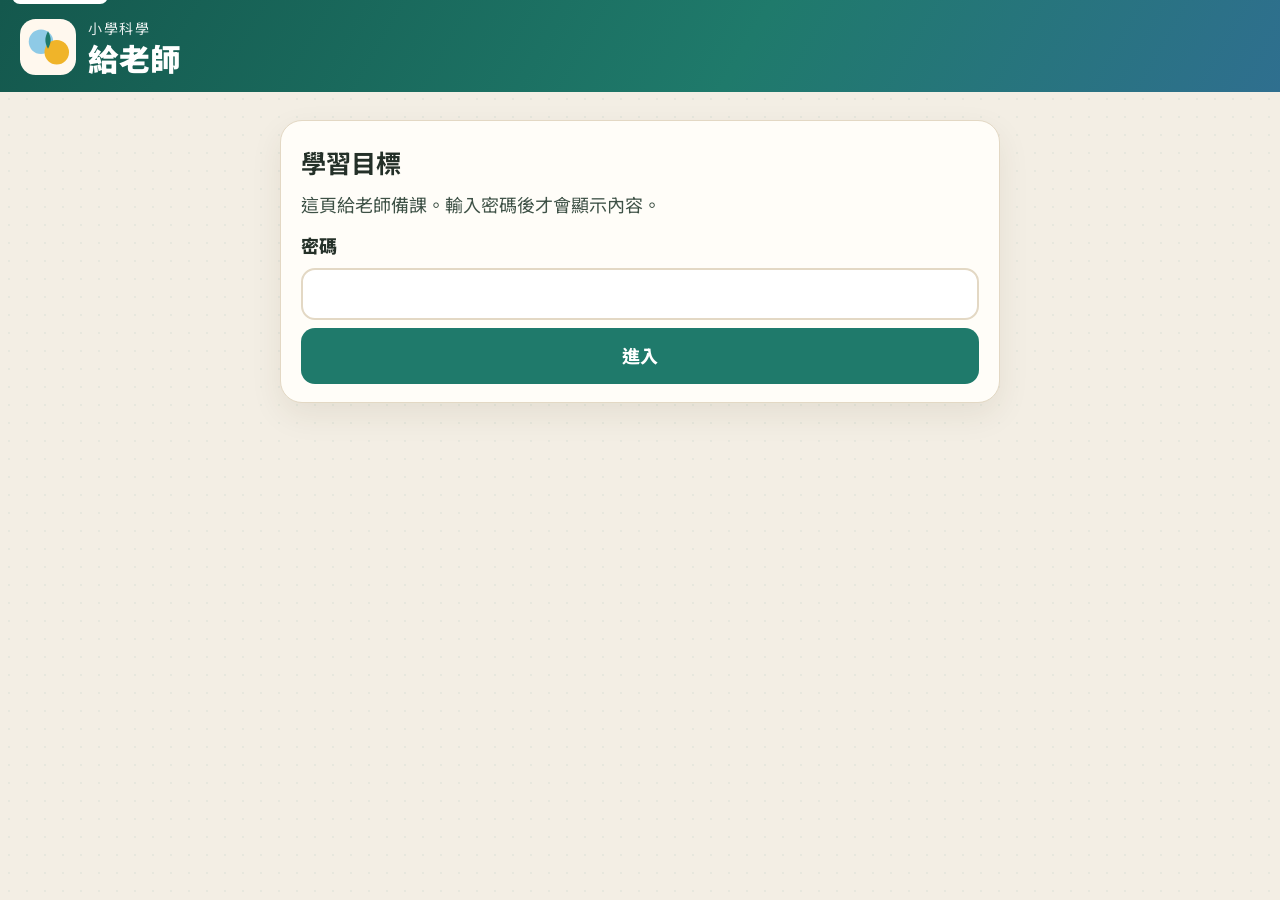
==== teacher.html @ 02e8712f "Hide credits in a modal and move teacher notes behind a password. Student pages keep image credits a" ====
<!DOCTYPE html>
<html lang="zh-HK">
<head>
  <meta charset="utf-8">
  <meta name="viewport" content="width=device-width, initial-scale=1">
  <meta name="description" content="生物與環境教師頁。輸入密碼後才顯示學習目標。">
  <meta name="theme-color" content="#1f7a6b">
  <title>給老師｜生物與環境</title>
  <link rel="icon" href="favicon.svg" type="image/svg+xml">
  <link rel="preconnect" href="https://fonts.googleapis.com">
  <link rel="preconnect" href="https://fonts.gstatic.com" crossorigin>
  <link href="https://fonts.googleapis.com/css2?family=Noto+Sans+TC:wght@400;500;700;900&amp;display=swap" rel="stylesheet">
  <link rel="stylesheet" href="css/style.css?v=2">
</head>
<body>
  <a class="skip" href="#gate">跳到密碼</a>
  <header class="site-header">
    <div class="brand">
      <svg class="mark" viewBox="0 0 64 64" aria-hidden="true">
        <rect width="64" height="64" rx="18" fill="#fff8ee"/>
        <circle cx="24" cy="26" r="14" fill="#8ecae6"/>
        <circle cx="42" cy="38" r="14" fill="#f0b429"/>
        <path d="M32 14c4 7 4 13 0 20-4-7-4-13 0-20z" fill="#1f7a6b"/>
      </svg>
      <div>
        <p class="eyebrow">小學科學</p>
        <h1>給老師</h1>
      </div>
    </div>
  </header>
  <main class="gate" id="gate">
    <section class="gate-card">
      <h2>學習目標</h2>
      <p>這頁給老師備課。輸入密碼後才會顯示內容。</p>
      <form id="gate-form" class="gate-form">
        <label for="gate-password">密碼</label>
        <input id="gate-password" name="password" type="password" autocomplete="off" inputmode="numeric" required>
        <button type="submit" class="btn btn-primary">進入</button>
        <p id="gate-error" class="gate-error" role="alert" hidden></p>
      </form>
    </section>
    <div id="teacher-content" hidden></div>
  </main>
  <noscript><p class="noscript">請啟用 JavaScript，才能輸入密碼。</p></noscript>
  <script src="js/teacher.js?v=2"></script>
</body>
</html>
---- css/style.css ----
:root {
  --ink: #243028;
  --ink-soft: #3e5146;
  --paper: #f3eee4;
  --card: #fffdf8;
  --teal: #1f7a6b;
  --teal-dark: #14584d;
  --line: #e3d8c4;
  --sun: #e39b3a;
  --ok: #1f7a4a;
  --warn-bg: #fff4d8;
  --warn-ink: #6a4510;
  --shadow: 0 12px 32px rgba(70, 48, 18, 0.08);
  --radius: 22px;
  --header-h: auto;
  font-family: "Noto Sans TC", "PingFang HK", "PingFang TC", "Microsoft JhengHei", "Heiti TC", sans-serif;
}

* { box-sizing: border-box; }

html { font-size: 18px; }

body {
  margin: 0;
  color: var(--ink);
  background-color: var(--paper);
  background-image: radial-gradient(rgba(31, 122, 107, 0.06) 1.1px, transparent 1.2px);
  background-size: 18px 18px;
  line-height: 1.55;
  min-height: 100vh;
}

img { max-width: 100%; display: block; }

button, input { font: inherit; color: inherit; }

button { cursor: pointer; }

h1, h2, h3, p { margin: 0; }

a { color: var(--teal-dark); }

.skip {
  position: absolute;
  left: 12px;
  top: -40px;
  background: #fff;
  color: var(--ink);
  padding: 8px 12px;
  z-index: 20;
  border-radius: 8px;
}

.skip:focus { top: 8px; }

.visually-hidden {
  position: absolute;
  width: 1px;
  height: 1px;
  padding: 0;
  margin: -1px;
  overflow: hidden;
  clip: rect(0, 0, 0, 0);
  white-space: nowrap;
  border: 0;
}

:focus-visible {
  outline: 3px solid var(--teal-dark);
  outline-offset: 3px;
}

.site-header {
  display: flex;
  flex-wrap: wrap;
  align-items: center;
  justify-content: space-between;
  gap: 16px 24px;
  padding: 18px 20px 16px;
  background: linear-gradient(120deg, #14584d 0%, #1f7a6b 58%, #2f6f8f 100%);
  color: #fff;
}

.brand { display: flex; align-items: center; gap: 12px; }

.mark { width: 56px; height: 56px; flex: none; }

.eyebrow {
  font-size: 0.78rem;
  letter-spacing: 0.12em;
  opacity: 0.9;
}

.site-header h1 {
  font-size: 1.7rem;
  font-weight: 900;
  line-height: 1.2;
}

.header-tools {
  display: flex;
  flex-wrap: wrap;
  align-items: center;
  gap: 10px 14px;
  min-width: min(100%, 280px);
}

.progress-label { font-weight: 700; }

.progress-track {
  flex: 1 1 120px;
  height: 12px;
  background: rgba(255, 255, 255, 0.28);
  border-radius: 999px;
  overflow: hidden;
  min-width: 120px;
}

.progress-track span {
  display: block;
  height: 100%;
  width: 0;
  background: #ffe08a;
  border-radius: inherit;
}

main {
  width: min(1080px, calc(100% - 28px));
  margin: 22px auto 28px;
}

.lede {
  background: var(--card);
  border: 1px solid var(--line);
  border-radius: var(--radius);
  padding: 16px 18px;
  box-shadow: var(--shadow);
  margin-bottom: 16px;
}

.lede h2 { font-size: 1.35rem; margin-bottom: 6px; }

.lede p { color: var(--ink-soft); }

.done-banner {
  margin-top: 12px;
  background: #e7f6ee;
  color: #14584d;
  border-radius: 14px;
  padding: 10px 12px;
  font-weight: 700;
}

.card-grid {
  display: grid;
  grid-template-columns: repeat(2, minmax(0, 1fr));
  gap: 12px;
}

.org-card {
  display: flex;
  flex-direction: column;
  text-align: left;
  padding: 0;
  border: 1px solid var(--line);
  background: var(--card);
  border-radius: 20px;
  overflow: hidden;
  box-shadow: var(--shadow);
  min-height: 100%;
}

.org-card .photo,
.org-card .ph {
  aspect-ratio: 4 / 3;
  width: 100%;
  object-fit: cover;
  background: #efe6d4;
}

.org-card .meta { padding: 10px 12px 12px; }

.org-card .name {
  display: block;
  font-size: 1.15rem;
  font-weight: 900;
}

.kind {
  display: inline-block;
  margin-top: 4px;
  font-size: 0.82rem;
  font-weight: 700;
  color: var(--teal-dark);
  background: #e7f3ef;
  border-radius: 999px;
  padding: 2px 8px;
}

.org-card.is-done { box-shadow: inset 0 0 0 3px #8dccab; }

.done-tag {
  display: inline-block;
  margin-left: 6px;
  font-size: 0.78rem;
  font-weight: 700;
  color: var(--ok);
}

.play {
  display: grid;
  gap: 14px;
}

.dossier, .stage, .result-card, .notice {
  background: var(--card);
  border: 1px solid var(--line);
  border-radius: var(--radius);
  box-shadow: var(--shadow);
}

.dossier { overflow: hidden; }

.dossier .photo,
.dossier .ph { width: 100%; aspect-ratio: 4 / 3; object-fit: cover; background: #efe6d4; }

.dossier-body { padding: 14px 14px 16px; }

.dossier h2 { font-size: 1.5rem; }

.alias { color: var(--ink-soft); font-size: 0.92rem; }

.obs-details { margin-top: 10px; }

.obs-details summary {
  font-weight: 800;
  cursor: pointer;
  min-height: 44px;
  display: flex;
  align-items: center;
}

.obs { margin: 0; padding-left: 1.15rem; }

.obs li { margin: 6px 0; }

.stage { padding: 14px; }

.steps {
  display: flex;
  gap: 8px;
  padding: 0;
  margin: 0 0 14px;
  list-style: none;
}

.steps button {
  flex: 1;
  min-height: 48px;
  border-radius: 14px;
  border: 1px solid var(--line);
  background: #f7f3ea;
  font-weight: 700;
}

.steps button[aria-current="step"] {
  background: var(--teal);
  color: #fff;
  border-color: var(--teal);
}

.steps button:disabled {
  opacity: 0.55;
  cursor: not-allowed;
}

.stage h2 { font-size: 1.35rem; margin-bottom: 8px; }

.help { color: var(--ink-soft); margin-bottom: 12px; }

.habitats {
  display: grid;
  gap: 12px;
}

.zone {
  position: relative;
  isolation: isolate;
  min-height: 168px;
  border: 3px solid transparent;
  border-radius: 24px;
  overflow: hidden;
  text-align: left;
  padding: 16px;
  color: #14384c;
}

.zone-polar .scene,
.zone-desert .scene {
  position: absolute;
  inset: 0;
  z-index: -1;
}

.zone-polar .scene {
  background:
    radial-gradient(circle at 16% 24%, #fff 0 16px, transparent 17px),
    radial-gradient(circle at 78% 20%, rgba(255, 255, 255, 0.95) 0 3px, transparent 4px),
    radial-gradient(circle at 68% 32%, rgba(255, 255, 255, 0.95) 0 2px, transparent 3px),
    radial-gradient(circle at 30% 18%, rgba(255, 255, 255, 0.8) 0 2px, transparent 3px),
    linear-gradient(180deg, transparent 58%, rgba(255, 255, 255, 0.72) 58% 68%, transparent 68%),
    linear-gradient(180deg, #8ecae6 0%, #e9f6fb 62%, #d5ebe4 100%);
}

.zone-desert .scene {
  background:
    radial-gradient(circle at 84% 26%, #fff6d0 0 26px, #f0b429 29px, transparent 31px),
    radial-gradient(ellipse at 30% 125%, #e7b56a 0 48%, transparent 49%),
    radial-gradient(ellipse at 78% 140%, #c9843d 0 55%, transparent 56%),
    linear-gradient(180deg, #f2c14d 0%, #f8ddaa 48%, #f4e3c4 100%);
}

.zone-desert { color: #5c320c; }

.zone-kicker { display: block; font-weight: 700; font-size: 0.95rem; }

.zone-name { display: block; font-size: 2rem; font-weight: 900; line-height: 1.15; }

.zone.is-selected {
  border-color: var(--teal-dark);
  box-shadow: 0 0 0 4px rgba(31, 122, 107, 0.28);
}

.zone.is-hover, .drop-zone.is-hover, .chip-pool.is-hover {
  outline: 4px solid var(--teal-dark);
  outline-offset: 2px;
}

.token-row { margin-bottom: 12px; }

.token {
  display: inline-flex;
  align-items: center;
  gap: 8px;
  min-height: 56px;
  padding: 6px 14px 6px 6px;
  background: #fff;
  border-radius: 999px;
  border: 1px solid var(--line);
  box-shadow: var(--shadow);
  touch-action: none;
  cursor: grab;
  user-select: none;
}

.token img, .token .ph-mini {
  width: 44px;
  height: 44px;
  border-radius: 50%;
  object-fit: cover;
}

.picked-habitat {
  display: flex;
  flex-wrap: wrap;
  align-items: center;
  gap: 8px;
  margin-bottom: 12px;
}

.pill {
  display: inline-flex;
  align-items: center;
  min-height: 40px;
  padding: 4px 12px;
  border-radius: 999px;
  background: #e7f3ef;
  color: var(--teal-dark);
  font-weight: 800;
}

.evidence-layout { display: grid; gap: 12px; }

.chip-pool, .drop-zone {
  border-radius: 18px;
  padding: 12px;
}

.chip-pool {
  background: #f7f3ea;
  border: 1px dashed #d9cbb3;
  display: flex;
  flex-wrap: wrap;
  gap: 10px;
  align-content: flex-start;
  min-height: 88px;
}

.pool-label, .drop-label {
  flex: 1 1 100%;
  font-weight: 800;
  font-size: 0.95rem;
}

.drop-zone {
  background: #f3faf6;
  border: 3px dashed #8dccab;
  min-height: 168px;
  display: flex;
  flex-wrap: wrap;
  gap: 10px;
  align-content: flex-start;
}

.drop-zone.is-ready { border-style: solid; border-color: var(--ok); }

.chip {
  flex: 1 1 150px;
  min-height: 52px;
  padding: 10px 14px;
  border-radius: 16px;
  border: 2px solid #e4d7c2;
  background: #fff;
  text-align: left;
  font-weight: 700;
  touch-action: none;
  user-select: none;
  line-height: 1.35;
}

.chip.in-zone {
  border-color: #8dccab;
  background: #fff;
}

.chip.in-zone::before { content: "✓ "; color: var(--ok); }

.drop-empty {
  flex: 1 1 100%;
  color: var(--ink-soft);
  margin: 8px 0 0;
}

.notice {
  margin: 12px 0 0;
  padding: 12px 14px;
  background: var(--warn-bg);
  color: var(--warn-ink);
  font-weight: 700;
}

.action-bar {
  display: flex;
  flex-wrap: wrap;
  gap: 8px;
  margin-top: 14px;
  padding-bottom: env(safe-area-inset-bottom);
}

.btn {
  min-height: 52px;
  padding: 12px 16px;
  border-radius: 14px;
  border: 2px solid transparent;
  font-weight: 800;
}

.btn-primary { background: var(--teal); color: #fff; flex: 1 1 220px; }

.btn-primary:disabled, .btn-primary[aria-disabled="true"] {
  background: #d7d0c3;
  color: #5e584e;
  cursor: not-allowed;
}

.btn-secondary {
  background: #fff;
  border-color: var(--line);
  flex: 1 1 140px;
}

.btn-ghost {
  background: rgba(255, 255, 255, 0.16);
  color: #fff;
  border: 1px solid rgba(255, 255, 255, 0.4);
  min-height: 48px;
}

.result-card { padding: 18px 16px 16px; position: relative; overflow: hidden; }

.result-card h2 { font-size: 1.6rem; margin-bottom: 8px; }

.result-card.is-right { box-shadow: inset 0 0 0 3px #8dccab, var(--shadow); }

.result-card.is-wrong { background: #fffaf0; }

.choice-recap { margin: 8px 0; font-weight: 700; }

.explain { margin: 8px 0; }

.found { margin: 8px 0 0; padding-left: 1.15rem; }

.eco {
  margin-top: 14px;
  background: #e7f6ee;
  border-radius: 16px;
  padding: 12px;
}

.eco h3 { font-size: 1.05rem; margin-bottom: 4px; }

.burst { pointer-events: none; position: absolute; inset: 0; }

.burst i {
  position: absolute;
  width: 10px;
  height: 10px;
  border-radius: 50%;
  top: 18px;
  background: var(--sun);
  animation: rise 900ms ease-out both;
}

.burst i:nth-child(1) { left: 12%; background: #1f7a6b; }
.burst i:nth-child(2) { left: 28%; animation-delay: 40ms; background: #e07a5f; }
.burst i:nth-child(3) { left: 46%; animation-delay: 80ms; }
.burst i:nth-child(4) { left: 62%; animation-delay: 20ms; background: #3d7ea6; }
.burst i:nth-child(5) { left: 78%; animation-delay: 100ms; background: #1f7a6b; }
.burst i:nth-child(6) { left: 90%; animation-delay: 60ms; background: #e07a5f; }

@keyframes rise {
  from { transform: translateY(12px) scale(0.6); opacity: 0; }
  to { transform: translateY(-28px) scale(1); opacity: 1; }
}

.shake { animation: shake 0.45s ease; }

@keyframes shake {
  0%, 100% { transform: translateX(0); }
  25% { transform: translateX(-8px); }
  50% { transform: translateX(8px); }
  75% { transform: translateX(-4px); }
}

.drag-ghost {
  position: fixed;
  z-index: 40;
  pointer-events: none;
  margin: 0;
  transform: rotate(-2deg) scale(1.03);
  box-shadow: 0 14px 28px rgba(40, 24, 8, 0.2);
}

.is-dragging { opacity: 0.35; }

.ph {
  display: grid;
  place-items: center;
  text-align: center;
  font-weight: 900;
  padding: 12px;
}

.ph-polar { background: linear-gradient(180deg, #d7eef8, #f7fbfe); color: #1d4e73; }
.ph-desert { background: linear-gradient(180deg, #f8e0b0, #fff8ee); color: #8a4b16; }

.ph-emoji { font-size: 2.4rem; display: block; }

.site-footer {
  width: min(1080px, calc(100% - 28px));
  margin: 0 auto 32px;
  color: var(--ink-soft);
  font-size: 0.92rem;
}

.footer-actions {
  display: flex;
  flex-wrap: wrap;
  gap: 4px 18px;
  align-items: center;
}

dialog {
  border: 0;
  padding: 0;
  background: transparent;
  max-width: min(560px, calc(100vw - 24px));
  color: var(--ink);
}

dialog::backdrop { background: rgba(36, 48, 40, 0.48); }

.dialog-card,
.gate-card,
.teacher-panel {
  background: var(--card);
  border: 1px solid var(--line);
  border-radius: 22px;
  box-shadow: var(--shadow);
}

.dialog-card { padding: 18px 18px 16px; }

.dialog-card h2,
.gate-card h2 { font-size: 1.4rem; margin-bottom: 8px; }

.dialog-lead { color: var(--ink-soft); margin-bottom: 10px; }

.credits {
  margin: 0 0 14px;
  padding-left: 1.15rem;
}

.credits li { margin: 6px 0; }

.dialog-card .btn-primary { width: 100%; }

.text-btn {
  background: none;
  border: 0;
  color: var(--teal-dark);
  font-weight: 700;
  min-height: 44px;
  padding: 8px 0;
  text-decoration: underline;
}

a.text-btn { display: inline-flex; align-items: center; }

.gate {
  width: min(720px, calc(100% - 28px));
  margin: 28px auto 40px;
}

.gate-card { padding: 22px 20px 18px; }

.gate-card p { color: var(--ink-soft); margin-bottom: 14px; }

.gate-form { display: grid; gap: 8px; }

.gate-form label { font-weight: 800; }

.gate-form input {
  min-height: 52px;
  border-radius: 14px;
  border: 2px solid var(--line);
  padding: 10px 14px;
  background: #fff;
}

.gate-error {
  margin: 4px 0 0;
  padding: 10px 12px;
  border-radius: 12px;
  background: #fff1ea;
  color: #8a3418;
  font-weight: 800;
}

.teacher-panel { margin-top: 16px; padding: 8px 18px 16px; }

.teacher-panel section { padding: 12px 0; border-top: 1px solid var(--line); }

.teacher-panel h2 { font-size: 1.15rem; margin-bottom: 6px; }

.teacher-panel ul { margin: 6px 0 0; padding-left: 1.2rem; }

.teacher-panel p { margin-top: 6px; }

.noscript {
  width: min(1080px, calc(100% - 28px));
  margin: 12px auto;
  padding: 12px;
  background: var(--warn-bg);
  border-radius: 12px;
}

@media (min-width: 720px) {
  .card-grid { grid-template-columns: repeat(4, minmax(0, 1fr)); }
  .habitats { grid-template-columns: 1fr 1fr; }
  .evidence-layout { grid-template-columns: 1.15fr 0.85fr; align-items: start; }
  .chip-pool { order: 1; }
  .drop-zone { order: 2; min-height: 280px; position: static; }
}

@media (min-width: 900px) {
  .play { grid-template-columns: 300px 1fr; align-items: start; }
  .dossier { position: sticky; top: 12px; }
  html { font-size: 18px; }
}

@media (max-width: 719px) {
  html { font-size: 17px; }
  .site-header h1 { font-size: 1.45rem; }
  .dossier {
    display: grid;
    grid-template-columns: 104px 1fr;
    align-items: stretch;
  }
  .dossier .photo,
  .dossier .ph { aspect-ratio: 1; height: 100%; min-height: 104px; }
  .dossier-body { padding: 10px 10px 12px; }
  .dossier h2 { font-size: 1.25rem; }
  .zone { min-height: 132px; }
  .zone-name { font-size: 1.7rem; }
  .drop-zone { position: static; min-height: 148px; }
}

@media (hover: hover) {
  .org-card:hover { transform: translateY(-3px); }
  .btn-primary:hover:not(:disabled) { background: var(--teal-dark); }
}

@media (prefers-reduced-motion: reduce) {
  *, *::before, *::after {
    animation: none !important;
    transition: none !important;
  }
  .org-card:hover { transform: none; }
  .shake { outline: 3px solid var(--sun); }
}
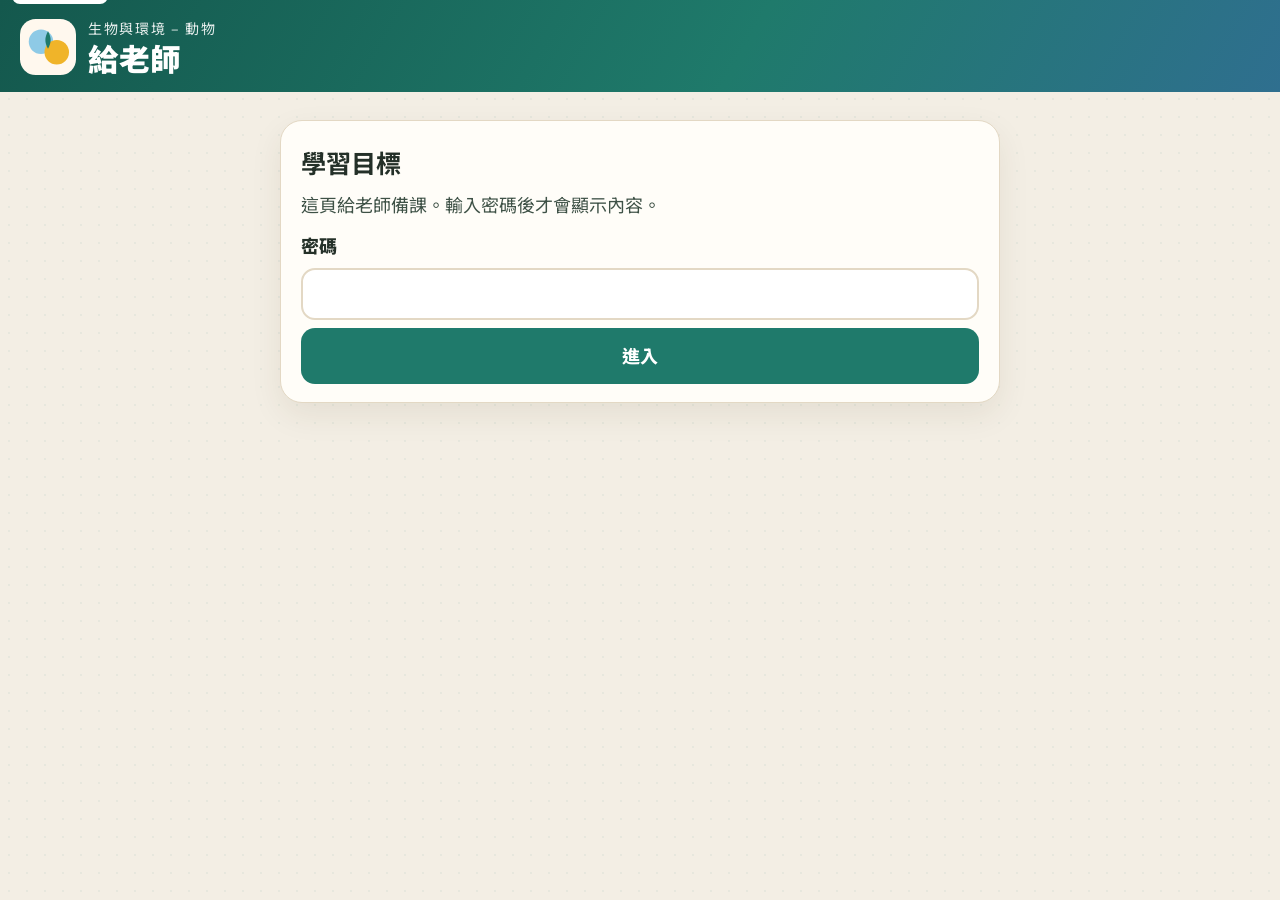
==== commit 033a4f63: "Make the activity an animals-only edition titled 生物與環境 – 動物. Replace the arctic poppy and cactus wit" ====
--- a/teacher.html
+++ b/teacher.html
@@ -3,14 +3,17 @@
 <head>
   <meta charset="utf-8">
   <meta name="viewport" content="width=device-width, initial-scale=1">
-  <meta name="description" content="生物與環境教師頁。輸入密碼後才顯示學習目標。">
+  <meta name="description" content="生物與環境 – 動物教師頁。輸入密碼後才顯示學習目標。">
+  <meta property="og:title" content="給老師｜生物與環境 – 動物">
+  <meta property="og:description" content="動物版教師頁。輸入密碼後才顯示學習目標。">
+  <meta property="og:type" content="website">
   <meta name="theme-color" content="#1f7a6b">
-  <title>給老師｜生物與環境</title>
+  <title>給老師｜生物與環境 – 動物</title>
   <link rel="icon" href="favicon.svg" type="image/svg+xml">
   <link rel="preconnect" href="https://fonts.googleapis.com">
   <link rel="preconnect" href="https://fonts.gstatic.com" crossorigin>
   <link href="https://fonts.googleapis.com/css2?family=Noto+Sans+TC:wght@400;500;700;900&amp;display=swap" rel="stylesheet">
-  <link rel="stylesheet" href="css/style.css?v=2">
+  <link rel="stylesheet" href="css/style.css?v=3">
 </head>
 <body>
   <a class="skip" href="#gate">跳到密碼</a>
@@ -23,7 +26,7 @@
         <path d="M32 14c4 7 4 13 0 20-4-7-4-13 0-20z" fill="#1f7a6b"/>
       </svg>
       <div>
-        <p class="eyebrow">小學科學</p>
+        <p class="eyebrow">生物與環境 – 動物</p>
         <h1>給老師</h1>
       </div>
     </div>
@@ -42,6 +45,6 @@
     <div id="teacher-content" hidden></div>
   </main>
   <noscript><p class="noscript">請啟用 JavaScript，才能輸入密碼。</p></noscript>
-  <script src="js/teacher.js?v=2"></script>
+  <script src="js/teacher.js?v=3"></script>
 </body>
 </html>
